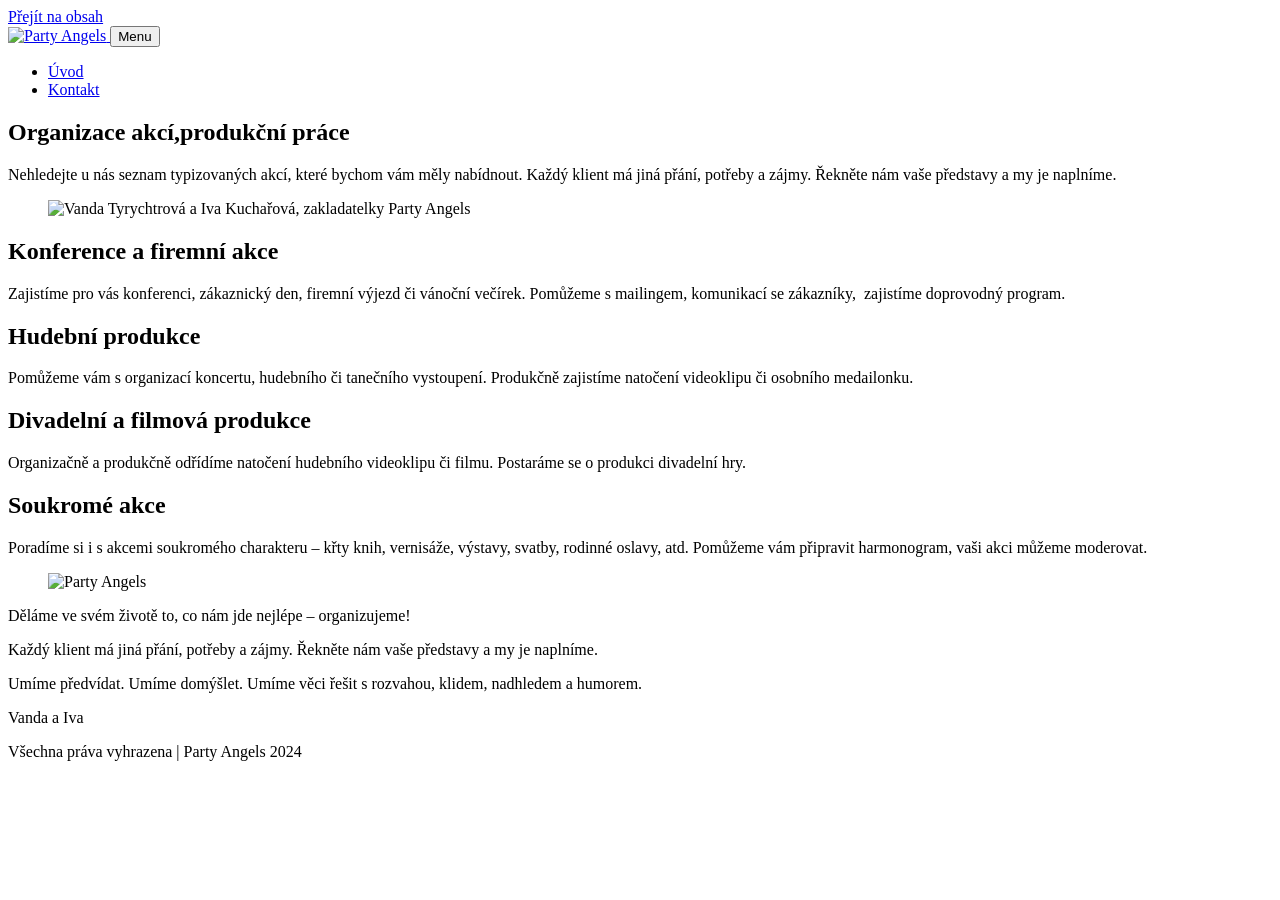
==== index.html @ e7868b02 "Korenove soubory: index, 404, robots, sitemap, dokumentace" ====
<!DOCTYPE html>
<html lang="cs">
<head>
<meta charset="utf-8">
<meta name="viewport" content="width=device-width, initial-scale=1">
<title>partyangels</title>
<meta name="description" content="Organizace akcí a produkční práce. Konference a firemní akce, hudební produkce, divadelní a filmová produkce, soukromé akce.">
<link rel="canonical" href="https://www.partyangels.cz/">

<meta property="og:type" content="website">
<meta property="og:site_name" content="Party Angels">
<meta property="og:title" content="partyangels">
<meta property="og:description" content="Organizace akcí a produkční práce. Řekněte nám vaše představy a my je naplníme.">
<meta property="og:url" content="https://www.partyangels.cz/">
<meta property="og:image" content="https://www.partyangels.cz/assets/img/hero-1200.jpg">
<meta property="og:locale" content="cs_CZ">
<meta name="twitter:card" content="summary_large_image">

<link rel="icon" href="/assets/img/favicon.png" sizes="any">
<link rel="apple-touch-icon" href="/assets/img/favicon.png">

<link rel="preload" href="/assets/fonts/metropolis-600.woff2" as="font" type="font/woff2" crossorigin>
<link rel="preload" href="/assets/fonts/metropolis-400.woff2" as="font" type="font/woff2" crossorigin>
<link rel="stylesheet" href="/assets/css/style.css">

<script type="application/ld+json">
{
  "@context":"https://schema.org",
  "@type":"LocalBusiness",
  "name":"Party Angels",
  "url":"https://www.partyangels.cz/",
  "email":"angels@partyangels.cz",
  "description":"Organizace akcí a produkční práce.",
  "address":{"@type":"PostalAddress","addressCountry":"CZ"},
  "employee":[
    {"@type":"Person","name":"Iva Kuchařová","telephone":"+420724104892","email":"angels@partyangels.cz"},
    {"@type":"Person","name":"Vanda Tyrychtrová","telephone":"+420724981198","email":"angels@partyangels.cz"}
  ]
}
</script>
</head>
<body>

<a class="skip-link" href="#main">Přejít na obsah</a>

<header class="site-header" id="siteHeader">
  <div class="site-header__inner">
    <a class="site-logo" href="/" aria-label="Party Angels — úvodní stránka">
      <picture>
        <source type="image/webp" srcset="/assets/img/logo-260.webp 260w, /assets/img/logo-450.webp 450w" sizes="126px">
        <img src="/assets/img/logo-260.png" width="1920" height="794" alt="Party Angels">
      </picture>
    </a>

    <button class="nav-toggle" id="navToggle" type="button" aria-expanded="false" aria-controls="siteNav">
      <span class="nav-toggle__bars" aria-hidden="true"></span>
      Menu
    </button>

    <nav class="site-nav" id="siteNav" aria-label="Hlavní menu">
      <ul>
        <li><a href="/" aria-current="page">Úvod</a></li>
        <li><a href="/kontakt/">Kontakt</a></li>
      </ul>
    </nav>
  </div>
</header>

<main id="main">

  <section class="section section--first">
    <div class="container">
      <div class="grid-2">
        <div class="hero-copy">
          <h1><span class="line">Organizace akcí,</span><span class="line">produkční práce</span></h1>
          <p class="lead-quote">Nehledejte u nás seznam typizovaných akcí, které bychom vám měly nabídnout. Každý klient má jiná přání, potřeby a zájmy. Řekněte nám vaše představy a my je naplníme.</p>
        </div>
        <div>
          <figure class="figure">
            <picture>
              <source type="image/webp" srcset="/assets/img/hero-450.webp 450w, /assets/img/hero-700.webp 700w, /assets/img/hero-1200.webp 1200w" sizes="(min-width:900px) 590px, calc(100vw - 40px)">
              <img src="/assets/img/hero-1200.jpg"
                   srcset="/assets/img/hero-450.jpg 450w, /assets/img/hero-700.jpg 700w, /assets/img/hero-1200.jpg 1200w"
                   sizes="(min-width:900px) 590px, calc(100vw - 40px)"
                   width="1920" height="1281" alt="Vanda Tyrychtrová a Iva Kuchařová, zakladatelky Party Angels" fetchpriority="high">
            </picture>
          </figure>
        </div>
      </div>
    </div>
  </section>

  <section class="section">
    <div class="container">
      <div class="grid-2">
        <div>
          <h2>Konference a firemní akce</h2>
          <p>Zajistíme pro vás konferenci, zákaznický den, firemní výjezd či vánoční večírek. Pomůžeme s mailingem, komunikací se zákazníky,&nbsp; zajistíme doprovodný program.</p>
        </div>
        <div>
          <h2>Hudební produkce</h2>
          <p>Pomůžeme vám s organizací koncertu, hudebního či tanečního vystoupení. Produkčně zajistíme natočení videoklipu či osobního medailonku.</p>
        </div>
      </div>
    </div>
  </section>

  <section class="section">
    <div class="container">
      <div class="grid-2">
        <div>
          <h2>Divadelní a filmová produkce</h2>
          <p>Organizačně a produkčně odřídíme natočení hudebního videoklipu či filmu. Postaráme se o produkci divadelní hry.</p>
        </div>
        <div>
          <h2>Soukromé akce</h2>
          <p>Poradíme si i s akcemi soukromého charakteru – křty knih, vernisáže, výstavy, svatby, rodinné oslavy, atd. Pomůžeme vám připravit harmonogram, vaši akci můžeme moderovat.</p>
        </div>
      </div>
    </div>
  </section>

  <section class="section">
    <div class="container">
      <div class="grid-2">
        <div>
          <figure class="figure">
            <picture>
              <source type="image/webp" srcset="/assets/img/logo-big-450.webp 450w, /assets/img/logo-big-700.webp 700w, /assets/img/logo-big-1200.webp 1200w" sizes="(min-width:900px) 590px, calc(100vw - 40px)">
              <img src="/assets/img/logo-big-700.png"
                   srcset="/assets/img/logo-big-450.png 450w, /assets/img/logo-big-700.png 700w, /assets/img/logo-big-1200.png 1200w"
                   sizes="(min-width:900px) 590px, calc(100vw - 40px)"
                   width="1920" height="794" alt="Party Angels" loading="lazy">
            </picture>
          </figure>
        </div>
        <div>
          <p>Děláme ve svém životě to, co nám jde nejlépe – organizujeme!</p>
          <p>Každý klient má jiná přání, potřeby a zájmy. Řekněte nám vaše představy a my je naplníme.</p>
          <p>Umíme předvídat. Umíme domýšlet. Umíme věci řešit s rozvahou, klidem, nadhledem a humorem.</p>
          <p>Vanda a Iva</p>
        </div>
      </div>
    </div>
  </section>

</main>

<footer class="site-footer">
  <div class="site-footer__inner">
    Všechna práva vyhrazena | Party Angels 2024
  </div>
</footer>

<script src="/assets/js/site.js" defer></script>
</body>
</html>
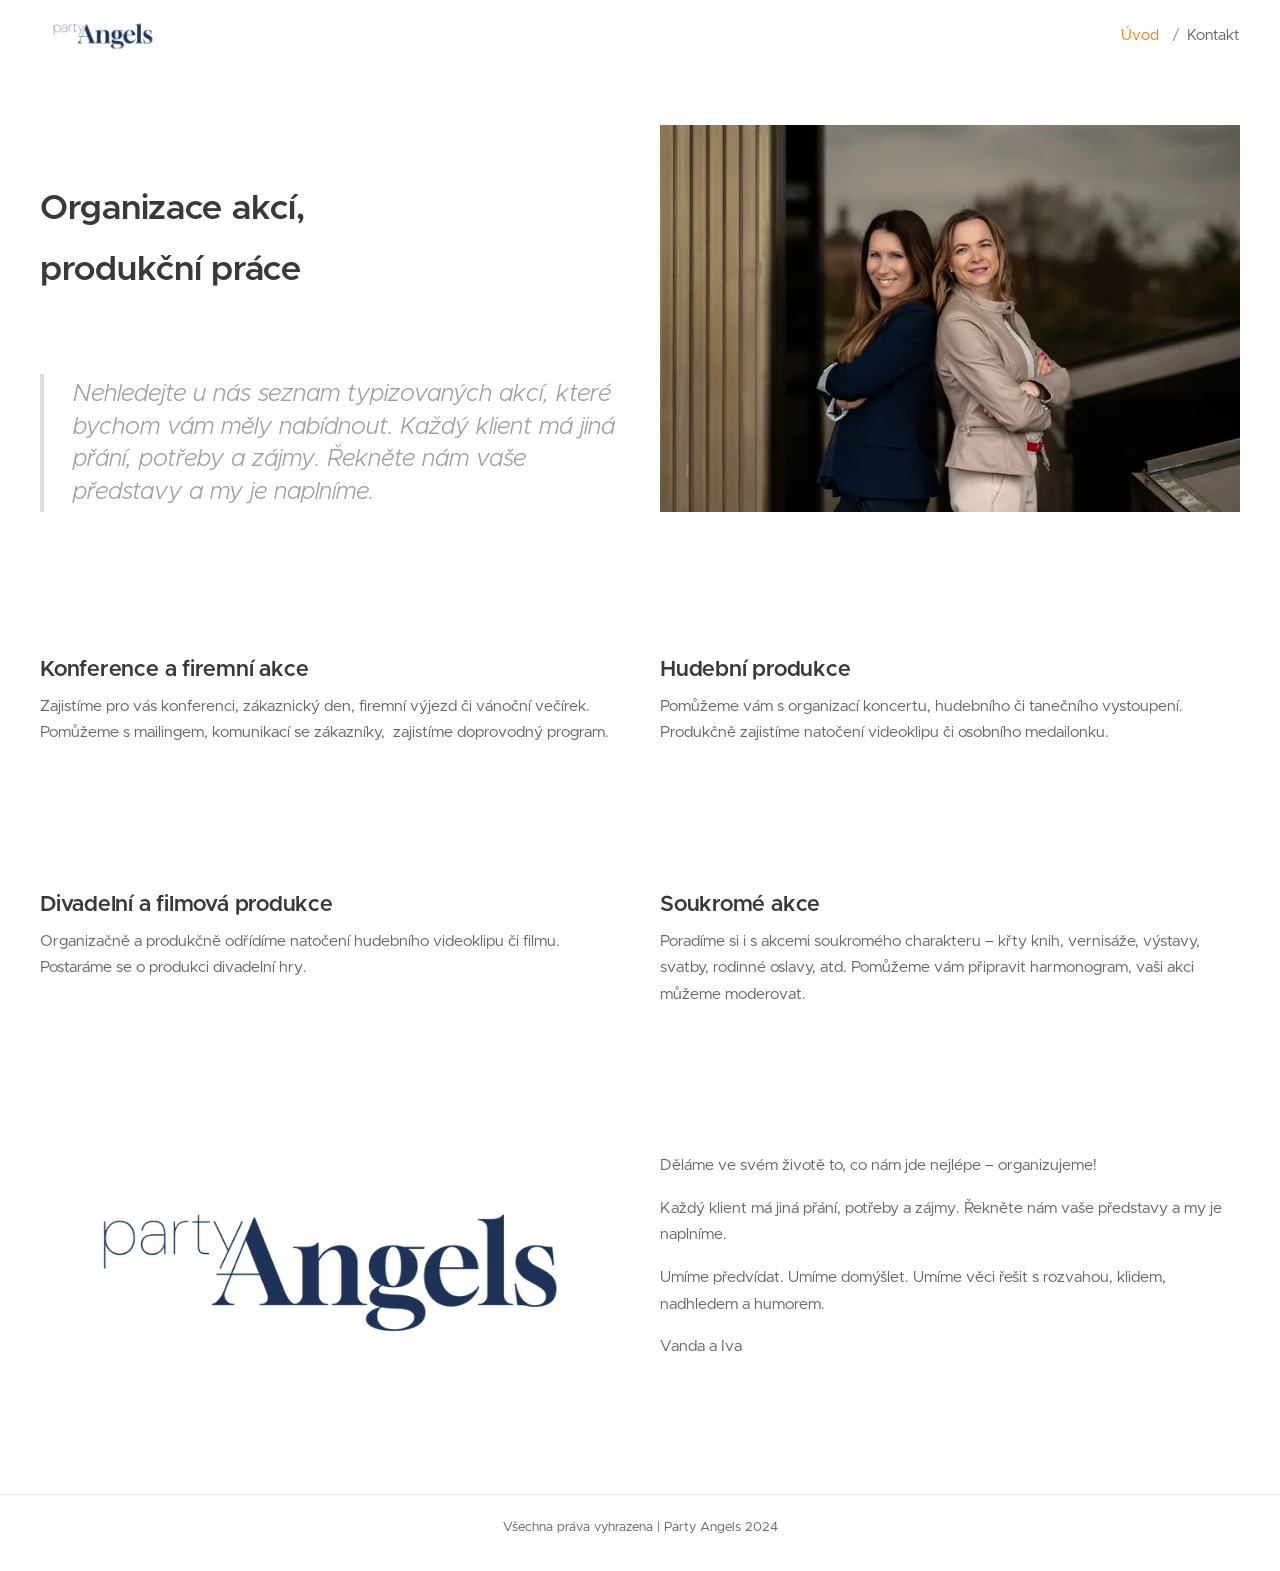
==== commit f1d1520d: "Add files via upload" ====
--- a/index.html
+++ b/index.html
@@ -16,12 +16,12 @@
 <meta property="og:locale" content="cs_CZ">
 <meta name="twitter:card" content="summary_large_image">
 
-<link rel="icon" href="/assets/img/favicon.png" sizes="any">
-<link rel="apple-touch-icon" href="/assets/img/favicon.png">
+<link rel="icon" href="assets/img/favicon.png" sizes="any">
+<link rel="apple-touch-icon" href="assets/img/favicon.png">
 
-<link rel="preload" href="/assets/fonts/metropolis-600.woff2" as="font" type="font/woff2" crossorigin>
-<link rel="preload" href="/assets/fonts/metropolis-400.woff2" as="font" type="font/woff2" crossorigin>
-<link rel="stylesheet" href="/assets/css/style.css">
+<link rel="preload" href="assets/fonts/metropolis-600.woff2" as="font" type="font/woff2" crossorigin>
+<link rel="preload" href="assets/fonts/metropolis-400.woff2" as="font" type="font/woff2" crossorigin>
+<link rel="stylesheet" href="assets/css/style.css">
 
 <script type="application/ld+json">
 {
@@ -45,10 +45,10 @@
 
 <header class="site-header" id="siteHeader">
   <div class="site-header__inner">
-    <a class="site-logo" href="/" aria-label="Party Angels — úvodní stránka">
+    <a class="site-logo" href="./" aria-label="Party Angels — úvodní stránka">
       <picture>
-        <source type="image/webp" srcset="/assets/img/logo-260.webp 260w, /assets/img/logo-450.webp 450w" sizes="126px">
-        <img src="/assets/img/logo-260.png" width="1920" height="794" alt="Party Angels">
+        <source type="image/webp" srcset="assets/img/logo-260.webp 260w, assets/img/logo-450.webp 450w" sizes="126px">
+        <img src="assets/img/logo-260.png" width="1920" height="794" alt="Party Angels">
       </picture>
     </a>
 
@@ -59,8 +59,8 @@
 
     <nav class="site-nav" id="siteNav" aria-label="Hlavní menu">
       <ul>
-        <li><a href="/" aria-current="page">Úvod</a></li>
-        <li><a href="/kontakt/">Kontakt</a></li>
+        <li><a href="./" aria-current="page">Úvod</a></li>
+        <li><a href="kontakt/">Kontakt</a></li>
       </ul>
     </nav>
   </div>
@@ -78,9 +78,9 @@
         <div>
           <figure class="figure">
             <picture>
-              <source type="image/webp" srcset="/assets/img/hero-450.webp 450w, /assets/img/hero-700.webp 700w, /assets/img/hero-1200.webp 1200w" sizes="(min-width:900px) 590px, calc(100vw - 40px)">
-              <img src="/assets/img/hero-1200.jpg"
-                   srcset="/assets/img/hero-450.jpg 450w, /assets/img/hero-700.jpg 700w, /assets/img/hero-1200.jpg 1200w"
+              <source type="image/webp" srcset="assets/img/hero-450.webp 450w, assets/img/hero-700.webp 700w, assets/img/hero-1200.webp 1200w" sizes="(min-width:900px) 590px, calc(100vw - 40px)">
+              <img src="assets/img/hero-1200.jpg"
+                   srcset="assets/img/hero-450.jpg 450w, assets/img/hero-700.jpg 700w, assets/img/hero-1200.jpg 1200w"
                    sizes="(min-width:900px) 590px, calc(100vw - 40px)"
                    width="1920" height="1281" alt="Vanda Tyrychtrová a Iva Kuchařová, zakladatelky Party Angels" fetchpriority="high">
             </picture>
@@ -126,9 +126,9 @@
         <div>
           <figure class="figure">
             <picture>
-              <source type="image/webp" srcset="/assets/img/logo-big-450.webp 450w, /assets/img/logo-big-700.webp 700w, /assets/img/logo-big-1200.webp 1200w" sizes="(min-width:900px) 590px, calc(100vw - 40px)">
-              <img src="/assets/img/logo-big-700.png"
-                   srcset="/assets/img/logo-big-450.png 450w, /assets/img/logo-big-700.png 700w, /assets/img/logo-big-1200.png 1200w"
+              <source type="image/webp" srcset="assets/img/logo-big-450.webp 450w, assets/img/logo-big-700.webp 700w, assets/img/logo-big-1200.webp 1200w" sizes="(min-width:900px) 590px, calc(100vw - 40px)">
+              <img src="assets/img/logo-big-700.png"
+                   srcset="assets/img/logo-big-450.png 450w, assets/img/logo-big-700.png 700w, assets/img/logo-big-1200.png 1200w"
                    sizes="(min-width:900px) 590px, calc(100vw - 40px)"
                    width="1920" height="794" alt="Party Angels" loading="lazy">
             </picture>
@@ -152,6 +152,6 @@
   </div>
 </footer>
 
-<script src="/assets/js/site.js" defer></script>
+<script src="assets/js/site.js" defer></script>
 </body>
 </html>
--- a/assets/css/style.css
+++ b/assets/css/style.css
@@ -0,0 +1,262 @@
+/* ------------------------------------------------------------------
+   Party Angels — statický web
+   Vizuální parita s původním webem (Webnode), čistě přepsané.
+------------------------------------------------------------------ */
+
+/* --- Metropolis (self-hosted) ------------------------------------ */
+@font-face{font-family:Metropolis;font-style:normal;font-weight:300;font-display:swap;src:url(../fonts/metropolis-300.woff2) format("woff2")}
+@font-face{font-family:Metropolis;font-style:italic;font-weight:300;font-display:swap;src:url(../fonts/metropolis-300-italic.woff2) format("woff2")}
+@font-face{font-family:Metropolis;font-style:normal;font-weight:400;font-display:swap;src:url(../fonts/metropolis-400.woff2) format("woff2")}
+@font-face{font-family:Metropolis;font-style:normal;font-weight:600;font-display:swap;src:url(../fonts/metropolis-600.woff2) format("woff2")}
+
+/* --- Tokeny ------------------------------------------------------ */
+:root{
+  --ink:#393939;
+  --body:#666;
+  --soft:#9d9d9d;
+  --accent:#f57f17;
+  --line:rgba(186,186,186,.5);
+  --hairline:#e8e8e8;
+  --bg:#fff;
+
+  --container:1280px;
+  --gutter:20px;
+  --edge:40px;
+  --header-h:72px;
+
+  --fs-h1:2.175rem;   /* 34.8px */
+  --fs-h2:1.375rem;   /* 22px   */
+  --fs-body:.98125rem;/* 15.7px */
+  --fs-quote:1.5rem;  /* 24px   */
+  --fs-nav:.95rem;    /* 15.2px */
+
+  --font:Metropolis,"Metropolis Fallback",-apple-system,BlinkMacSystemFont,"Segoe UI",Roboto,
+         "Apple Color Emoji","Noto Color Emoji",sans-serif;
+}
+
+*,*::before,*::after{box-sizing:border-box}
+
+html{scroll-behavior:smooth;-webkit-text-size-adjust:100%}
+
+body{
+  margin:0;
+  background:var(--bg);
+  color:var(--body);
+  font-family:var(--font);
+  font-size:var(--fs-body);
+  font-weight:400;
+  line-height:1.7;
+  -webkit-font-smoothing:subpixel-antialiased;
+}
+
+img{max-width:100%;height:auto;display:block}
+a{color:inherit}
+
+.container{
+  max-width:var(--container);
+  margin-inline:auto;
+  padding-inline:var(--gutter);
+}
+
+.skip-link{
+  position:absolute;left:-9999px;top:0;z-index:200;
+  background:var(--ink);color:#fff;padding:.75rem 1.25rem;
+}
+.skip-link:focus{left:0}
+
+/* --- Hlavička ---------------------------------------------------- */
+.site-header{
+  position:sticky;top:0;z-index:70;
+  background:var(--bg);
+  transition:box-shadow .3s linear;
+}
+.site-header.is-scrolled{box-shadow:0 1px 0 rgba(0,0,0,.06),0 6px 18px -12px rgba(0,0,0,.25)}
+
+.site-header__inner{
+  max-width:1520px;margin-inline:auto;
+  padding-inline:var(--edge);
+  height:var(--header-h);
+  display:flex;align-items:center;justify-content:space-between;gap:1.5rem;
+}
+
+.site-logo{display:inline-flex;align-items:center;flex:0 0 auto}
+.site-logo img{width:126px;height:auto}
+
+.nav-toggle{
+  display:none;
+  border:0;background:none;padding:.5rem;margin:0;
+  font:inherit;font-size:var(--fs-nav);color:var(--body);
+  cursor:pointer;align-items:center;gap:.5rem;
+}
+.nav-toggle__bars{position:relative;display:block;width:20px;height:2px;background:currentColor}
+.nav-toggle__bars::before,.nav-toggle__bars::after{
+  content:"";position:absolute;left:0;width:20px;height:2px;background:currentColor
+}
+.nav-toggle__bars::before{top:-6px}
+.nav-toggle__bars::after{top:6px}
+
+.site-nav ul{
+  list-style:none;margin:0 -10px 0 0;padding:0;
+  display:flex;align-items:center;
+}
+.site-nav li + li::before{
+  content:"/";color:var(--soft);padding-inline:.15rem;
+}
+.site-nav a{
+  display:inline-block;
+  padding:0 10px 0 5px;
+  font-size:var(--fs-nav);
+  line-height:50px;
+  color:var(--body);
+  text-decoration:none;
+  transition:color .2s;
+}
+.site-nav a:hover,
+.site-nav a:focus-visible{color:var(--accent)}
+.site-nav a[aria-current="page"]{color:var(--accent)}
+
+/* --- Sekce ------------------------------------------------------- */
+.section{padding-block:60px}
+.section--first{padding-top:41px}
+
+/* Původní web měl nad nadpisem prázdný řádek nadpisu a pod ním prázdný
+   odstavec — replikujeme to čistě odsazením, ne prázdnými elementy. */
+.hero-copy h1{margin-top:61px}
+.hero-copy .lead-quote{margin-top:66px}
+
+.grid-2{
+  display:grid;
+  grid-template-columns:repeat(2,minmax(0,1fr));
+  gap:0;
+  align-items:start;
+}
+.grid-2 > * {padding:12px 20px}
+
+/* --- Typografie -------------------------------------------------- */
+h1,h2,h3{color:var(--ink);margin:0;font-weight:300}
+
+h1{
+  font-size:var(--fs-h1);
+  line-height:1.3;
+  letter-spacing:-.29px;
+  font-weight:600;
+  padding-bottom:1rem;
+}
+/* Původní web měl každý řádek jako samostatný nadpis s odsazením 1rem. */
+h1 .line{display:block}
+h1 .line + .line{margin-top:1rem}
+
+h2{
+  font-size:var(--fs-h2);
+  line-height:1.35;
+  letter-spacing:-.22px;
+  font-weight:600;
+  padding-bottom:.5rem;
+}
+
+p{margin:0 0 1rem}
+p:last-child{margin-bottom:0}
+
+.lead-quote{
+  margin:2.25rem 0 0;
+  padding:.25rem 0 .25rem 29px;
+  border-left:4px solid var(--line);
+  color:var(--soft);
+  font-size:var(--fs-quote);
+  font-weight:300;
+  font-style:italic;
+  line-height:1.35;
+}
+
+.text-center{text-align:center}
+
+/* --- Obrázky ----------------------------------------------------- */
+.figure{margin:0}
+.figure img{width:100%}
+
+/* --- Kontaktní karty --------------------------------------------- */
+.person-list{
+  list-style:none;margin:1.5rem 0 0;padding:0;
+}
+.person-list li{
+  position:relative;
+  padding-left:41px;
+  line-height:2.1;
+}
+.person-list li::before{
+  content:"";
+  position:absolute;left:21px;top:.85em;
+  width:6px;height:6px;
+  border-top:1.5px solid var(--soft);
+  border-right:1.5px solid var(--soft);
+  transform:translateY(-50%) rotate(45deg);
+}
+.person-list a{text-decoration:none}
+.person-list a:hover{color:var(--accent)}
+
+.footer-mark{
+  max-width:307px;
+  margin:80px auto 0;
+}
+
+/* --- Patička ----------------------------------------------------- */
+.site-footer{
+  padding-block:10px;
+  margin-top:20px;
+}
+.site-footer__inner{
+  max-width:1520px;margin-inline:auto;
+  padding:22px var(--edge);
+  border-top:1px solid var(--hairline);
+  text-align:center;
+  font-size:.8125rem;
+  color:var(--body);
+}
+.site-footer a{color:inherit}
+.site-footer a:hover{color:var(--accent)}
+
+/* --- Responzivita ------------------------------------------------ */
+@media (max-width:900px){
+  :root{--edge:20px}
+  .hero-copy h1{margin-top:0}
+  .hero-copy .lead-quote{margin-top:2rem}
+  .section--first{padding-top:24px}
+  .grid-2{grid-template-columns:1fr}
+  .grid-2 > *{padding-inline:20px}
+  .section{padding-block:44px}
+  .footer-mark{margin-top:48px}
+}
+
+@media (max-width:640px){
+  :root{
+    --fs-h1:1.85rem;
+    --fs-quote:1.25rem;
+    --header-h:64px;
+  }
+  .site-logo img{width:108px}
+
+  .nav-toggle{display:inline-flex}
+
+  .site-nav{
+    position:absolute;left:0;right:0;top:var(--header-h);
+    background:var(--bg);
+    border-top:1px solid var(--hairline);
+    box-shadow:0 12px 24px -18px rgba(0,0,0,.4);
+    display:none;
+  }
+  .site-nav.is-open{display:block}
+  .site-nav ul{flex-direction:column;align-items:stretch}
+  .site-nav li + li::before{content:none}
+  .site-nav a{
+    display:block;padding:0 20px;line-height:52px;
+    border-top:1px solid var(--hairline);
+  }
+  .site-nav li:first-child a{border-top:0}
+
+  .lead-quote{margin-top:1.75rem;padding-left:20px}
+}
+
+@media (prefers-reduced-motion:reduce){
+  html{scroll-behavior:auto}
+  *{transition-duration:.01ms !important}
+}
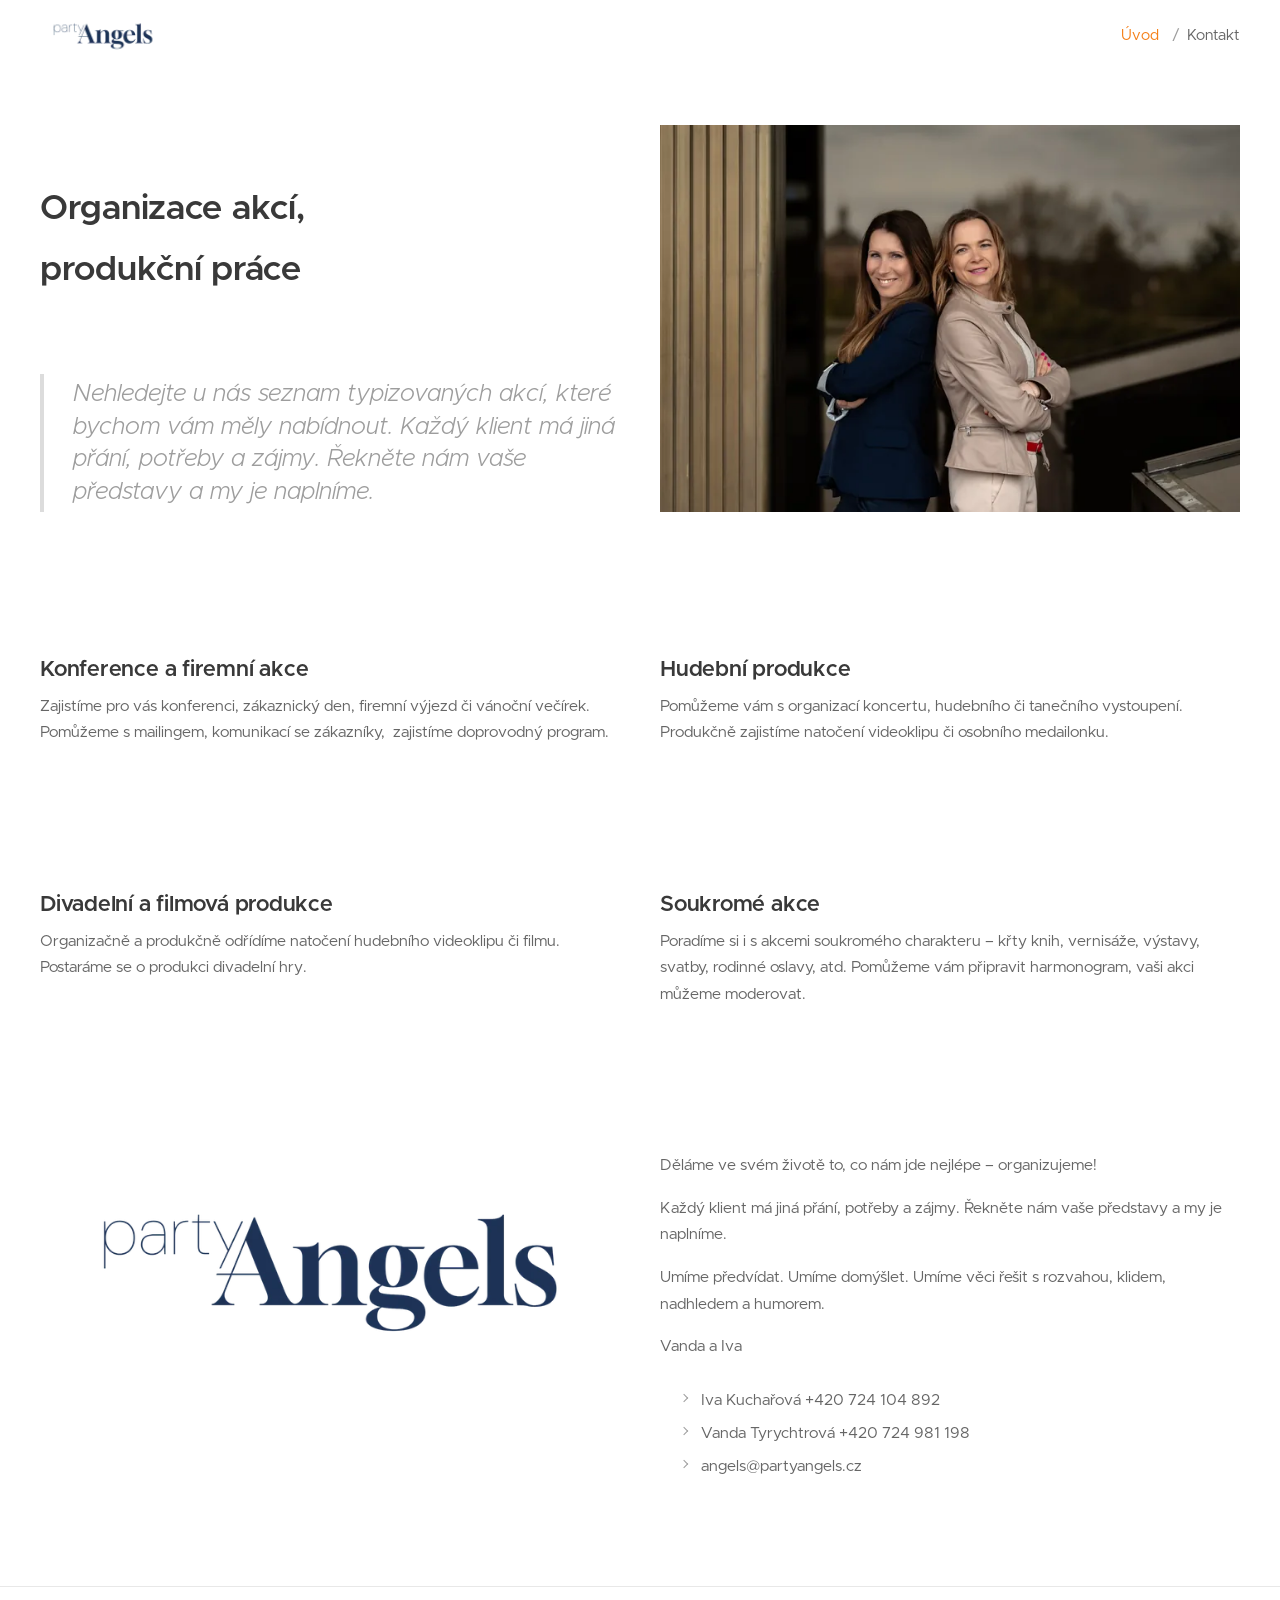
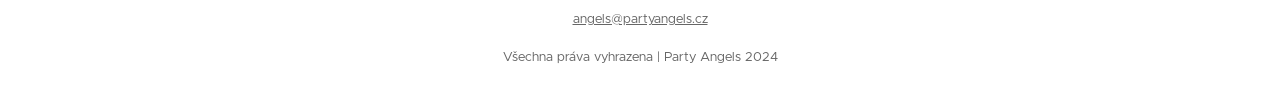
==== commit fa43e735: "Add files via upload" ====
--- a/index.html
+++ b/index.html
@@ -139,6 +139,12 @@
           <p>Každý klient má jiná přání, potřeby a zájmy. Řekněte nám vaše představy a my je naplníme.</p>
           <p>Umíme předvídat. Umíme domýšlet. Umíme věci řešit s rozvahou, klidem, nadhledem a humorem.</p>
           <p>Vanda a Iva</p>
+
+          <ul class="person-list">
+            <li><span class="person-list__name">Iva Kuchařová</span> <a href="tel:+420724104892">+420 724 104 892</a></li>
+            <li><span class="person-list__name">Vanda Tyrychtrová</span> <a href="tel:+420724981198">+420 724 981 198</a></li>
+            <li><a href="mailto:angels@partyangels.cz">angels@partyangels.cz</a></li>
+          </ul>
         </div>
       </div>
     </div>
@@ -148,7 +154,8 @@
 
 <footer class="site-footer">
   <div class="site-footer__inner">
-    Všechna práva vyhrazena | Party Angels 2024
+    <p class="site-footer__contact"><a href="mailto:angels@partyangels.cz">angels@partyangels.cz</a></p>
+    <p class="site-footer__legal">Všechna práva vyhrazena | Party Angels 2024</p>
   </div>
 </footer>
 
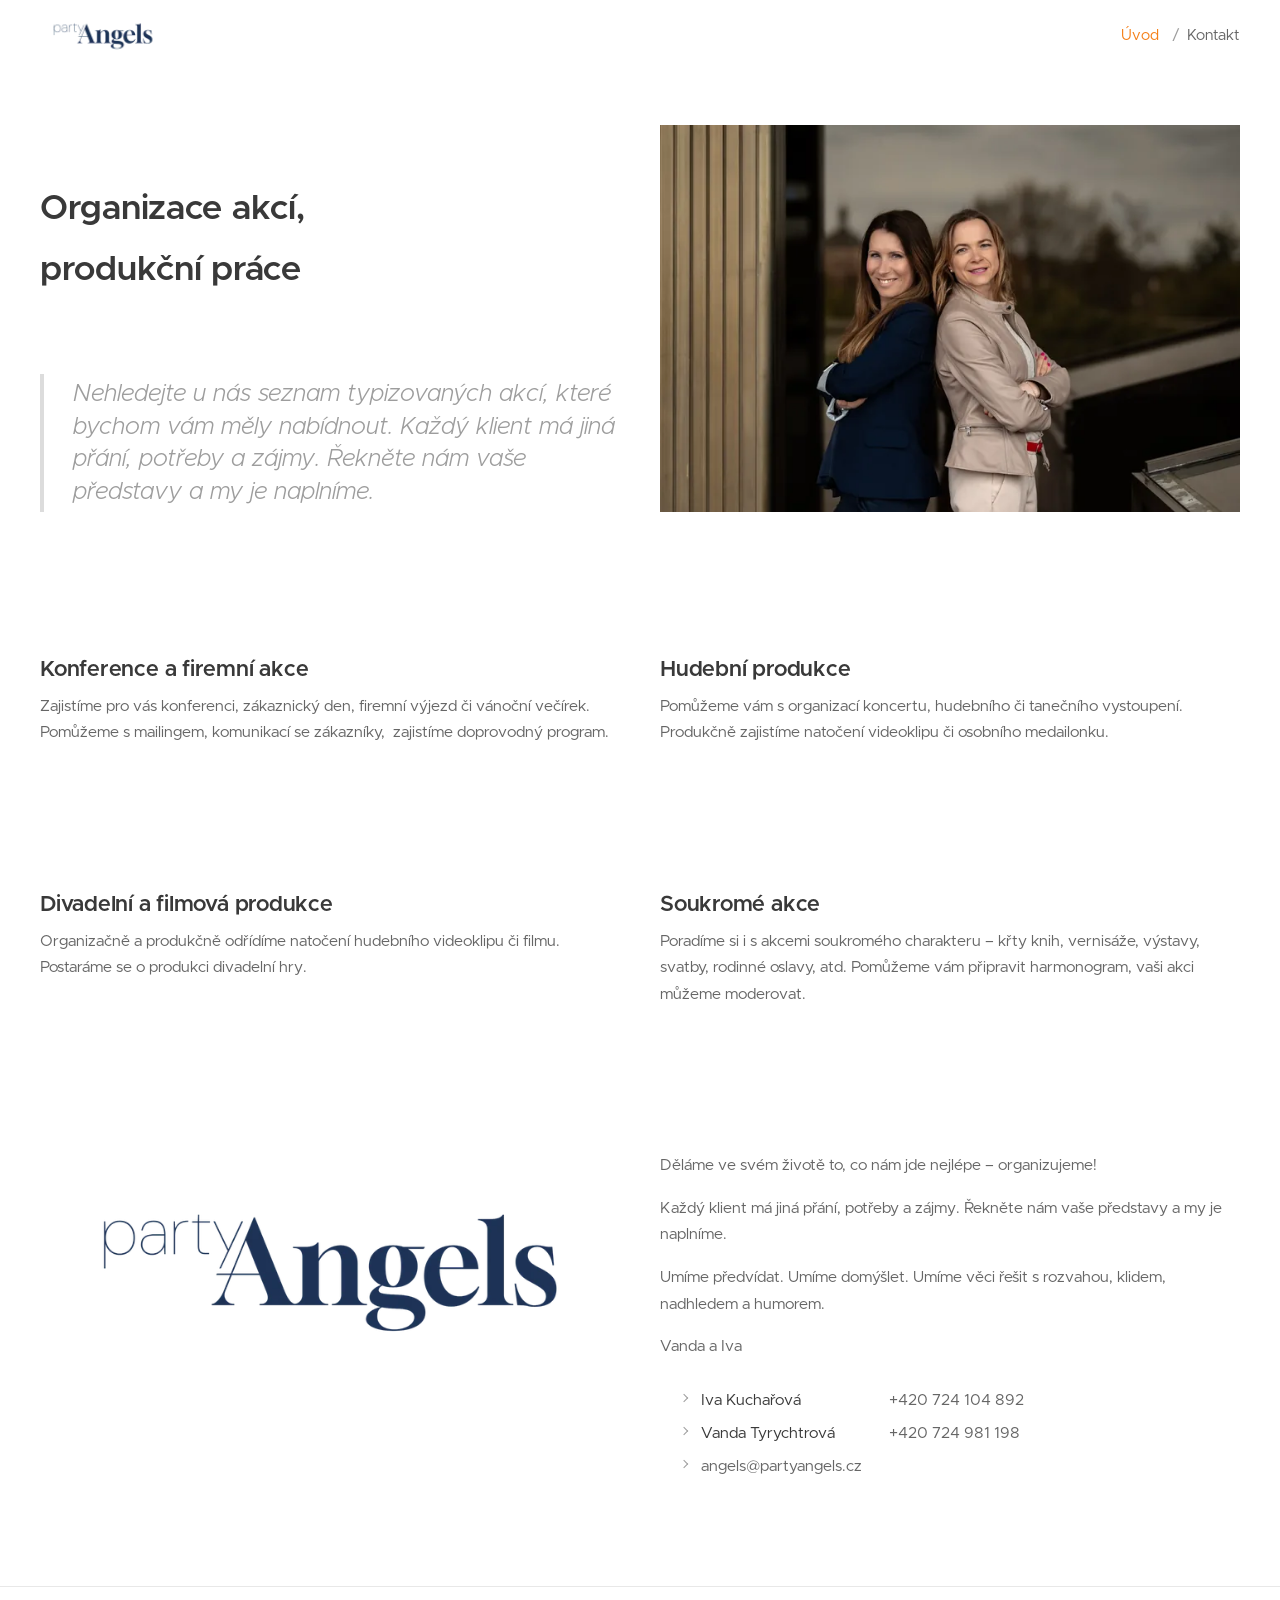
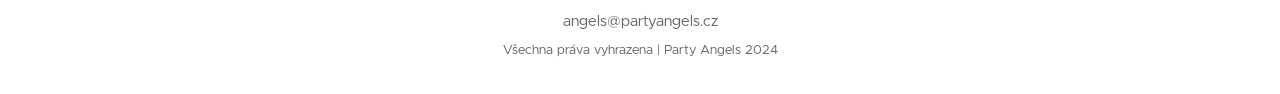
==== commit bcec30f7: "Add files via upload" ====
--- a/index.html
+++ b/index.html
@@ -3,18 +3,22 @@
 <head>
 <meta charset="utf-8">
 <meta name="viewport" content="width=device-width, initial-scale=1">
-<title>partyangels</title>
-<meta name="description" content="Organizace akcí a produkční práce. Konference a firemní akce, hudební produkce, divadelní a filmová produkce, soukromé akce.">
+<title>Party Angels — organizace akcí a produkční práce</title>
+<meta name="description" content="Organizace akcí a produkční práce na míru — konference a firemní akce, hudební produkce, divadelní a filmová produkce, soukromé akce. Bez typizovaných balíčků.">
 <link rel="canonical" href="https://www.partyangels.cz/">
 
 <meta property="og:type" content="website">
 <meta property="og:site_name" content="Party Angels">
-<meta property="og:title" content="partyangels">
-<meta property="og:description" content="Organizace akcí a produkční práce. Řekněte nám vaše představy a my je naplníme.">
+<meta property="og:title" content="Party Angels — organizace akcí a produkční práce">
+<meta property="og:description" content="Nehledejte u nás seznam typizovaných akcí. Řekněte nám vaše představy a my je naplníme.">
 <meta property="og:url" content="https://www.partyangels.cz/">
 <meta property="og:image" content="https://www.partyangels.cz/assets/img/hero-1200.jpg">
 <meta property="og:locale" content="cs_CZ">
+<meta property="og:image:width" content="1200">
+<meta property="og:image:height" content="800">
+<meta property="og:image:alt" content="Vanda Tyrychtrová a Iva Kuchařová, zakladatelky Party Angels">
 <meta name="twitter:card" content="summary_large_image">
+<meta name="robots" content="index, follow, max-snippet:-1, max-image-preview:large">
 
 <link rel="icon" href="assets/img/favicon.png" sizes="any">
 <link rel="apple-touch-icon" href="assets/img/favicon.png">
@@ -25,16 +29,116 @@
 
 <script type="application/ld+json">
 {
-  "@context":"https://schema.org",
-  "@type":"LocalBusiness",
-  "name":"Party Angels",
-  "url":"https://www.partyangels.cz/",
-  "email":"angels@partyangels.cz",
-  "description":"Organizace akcí a produkční práce.",
-  "address":{"@type":"PostalAddress","addressCountry":"CZ"},
-  "employee":[
-    {"@type":"Person","name":"Iva Kuchařová","telephone":"+420724104892","email":"angels@partyangels.cz"},
-    {"@type":"Person","name":"Vanda Tyrychtrová","telephone":"+420724981198","email":"angels@partyangels.cz"}
+  "@context": "https://schema.org",
+  "@graph": [
+    {
+      "@type": "Organization",
+      "@id": "https://www.partyangels.cz/#organization",
+      "name": "Party Angels",
+      "url": "https://www.partyangels.cz/",
+      "email": "angels@partyangels.cz",
+      "logo": {
+        "@type": "ImageObject",
+        "url": "https://www.partyangels.cz/assets/img/logo-big-1200.png",
+        "width": 1200,
+        "height": 496
+      },
+      "image": "https://www.partyangels.cz/assets/img/hero-1200.jpg",
+      "description": "Party Angels organizují akce a zajišťují produkční práce na míru – konference a firemní akce, hudební produkci, divadelní a filmovou produkci a soukromé akce. Nenabízejí typizované balíčky, každou akci staví podle přání klienta.",
+      "slogan": "Děláme ve svém životě to, co nám jde nejlépe – organizujeme!",
+      "areaServed": { "@type": "Country", "name": "Česká republika" },
+      "knowsLanguage": "cs",
+      "knowsAbout": [
+        "organizace akcí",
+        "produkční práce",
+        "konference a firemní akce",
+        "hudební produkce",
+        "divadelní produkce",
+        "filmová produkce",
+        "svatby a soukromé oslavy",
+        "moderování akcí"
+      ],
+      "employee": [
+        {
+          "@type": "Person",
+          "name": "Iva Kuchařová",
+          "telephone": "+420724104892",
+          "email": "angels@partyangels.cz",
+          "worksFor": { "@id": "https://www.partyangels.cz/#organization" }
+        },
+        {
+          "@type": "Person",
+          "name": "Vanda Tyrychtrová",
+          "telephone": "+420724981198",
+          "email": "angels@partyangels.cz",
+          "worksFor": { "@id": "https://www.partyangels.cz/#organization" }
+        }
+      ],
+      "contactPoint": [
+        {
+          "@type": "ContactPoint",
+          "contactType": "poptávky a organizace akcí",
+          "email": "angels@partyangels.cz",
+          "telephone": "+420724104892",
+          "availableLanguage": "cs"
+        }
+      ],
+      "hasOfferCatalog": {
+        "@type": "OfferCatalog",
+        "name": "Služby Party Angels",
+        "itemListElement": [
+          {
+            "@type": "Offer",
+            "itemOffered": {
+              "@type": "Service",
+              "name": "Konference a firemní akce",
+              "description": "Konference, zákaznické dny, firemní výjezdy a vánoční večírky. Pomoc s mailingem, komunikací se zákazníky a zajištění doprovodného programu."
+            }
+          },
+          {
+            "@type": "Offer",
+            "itemOffered": {
+              "@type": "Service",
+              "name": "Hudební produkce",
+              "description": "Organizace koncertů, hudebních a tanečních vystoupení. Produkční zajištění natáčení videoklipu či osobního medailonku."
+            }
+          },
+          {
+            "@type": "Offer",
+            "itemOffered": {
+              "@type": "Service",
+              "name": "Divadelní a filmová produkce",
+              "description": "Organizační a produkční řízení natáčení hudebního videoklipu či filmu, produkce divadelní hry."
+            }
+          },
+          {
+            "@type": "Offer",
+            "itemOffered": {
+              "@type": "Service",
+              "name": "Soukromé akce",
+              "description": "Křty knih, vernisáže, výstavy, svatby a rodinné oslavy. Příprava harmonogramu i moderování akce."
+            }
+          }
+        ]
+      }
+    },
+    {
+      "@type": "WebSite",
+      "@id": "https://www.partyangels.cz/#website",
+      "url": "https://www.partyangels.cz/",
+      "name": "Party Angels",
+      "inLanguage": "cs",
+      "publisher": { "@id": "https://www.partyangels.cz/#organization" }
+    },
+    {
+      "@type": "WebPage",
+      "@id": "https://www.partyangels.cz/#webpage",
+      "url": "https://www.partyangels.cz/",
+      "name": "Party Angels – organizace akcí a produkční práce",
+      "isPartOf": { "@id": "https://www.partyangels.cz/#website" },
+      "about": { "@id": "https://www.partyangels.cz/#organization" },
+      "inLanguage": "cs"
+    }
   ]
 }
 </script>
--- a/assets/css/style.css
+++ b/assets/css/style.css
@@ -193,6 +193,12 @@
 }
 .person-list a{text-decoration:none}
 .person-list a:hover{color:var(--accent)}
+.person-list__name{
+  color:var(--ink);
+  display:inline-block;
+  min-width:11.5rem;
+  padding-right:.75rem;
+}
 
 .footer-mark{
   max-width:307px;
@@ -212,6 +218,10 @@
   font-size:.8125rem;
   color:var(--body);
 }
+.site-footer__contact{margin:0 0 .35rem;font-size:.9375rem}
+.site-footer__contact a{text-decoration:none}
+.site-footer__contact a:hover{color:var(--accent)}
+.site-footer__legal{margin:0}
 .site-footer a{color:inherit}
 .site-footer a:hover{color:var(--accent)}
 
@@ -254,6 +264,8 @@
   .site-nav li:first-child a{border-top:0}
 
   .lead-quote{margin-top:1.75rem;padding-left:20px}
+  .person-list__name{display:block;min-width:0;padding-right:0}
+  .person-list li{line-height:1.75;padding-bottom:.5rem}
 }
 
 @media (prefers-reduced-motion:reduce){
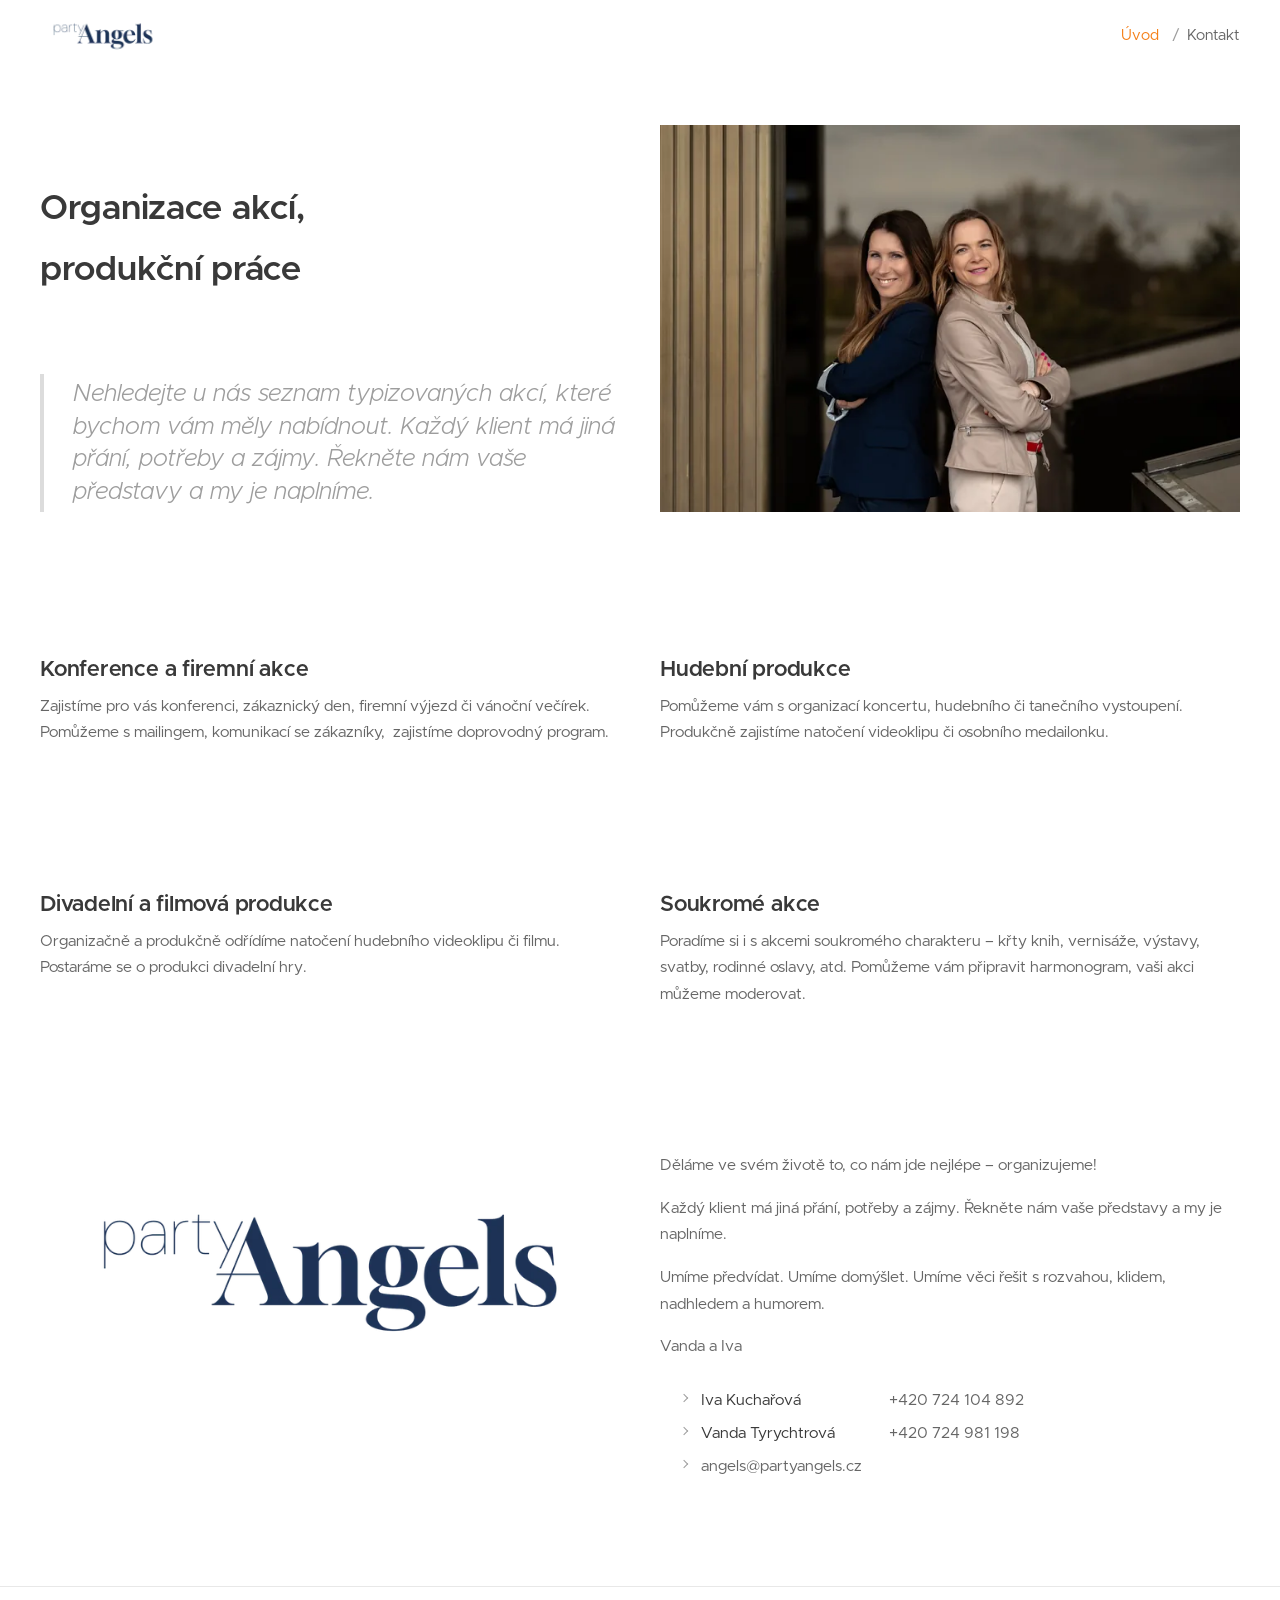
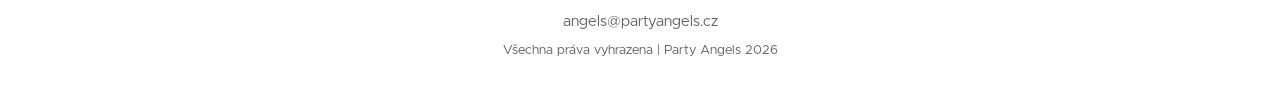
==== commit e1f09c12: "Add files via upload" ====
--- a/index.html
+++ b/index.html
@@ -259,7 +259,7 @@
 <footer class="site-footer">
   <div class="site-footer__inner">
     <p class="site-footer__contact"><a href="mailto:angels@partyangels.cz">angels@partyangels.cz</a></p>
-    <p class="site-footer__legal">Všechna práva vyhrazena | Party Angels 2024</p>
+    <p class="site-footer__legal">Všechna práva vyhrazena | Party Angels 2026</p>
   </div>
 </footer>
 
--- a/assets/css/style.css
+++ b/assets/css/style.css
@@ -30,8 +30,8 @@
   --fs-quote:1.5rem;  /* 24px   */
   --fs-nav:.95rem;    /* 15.2px */
 
-  --font:Metropolis,"Metropolis Fallback",-apple-system,BlinkMacSystemFont,"Segoe UI",Roboto,
-         "Apple Color Emoji","Noto Color Emoji",sans-serif;
+  --font:Metropolis,-apple-system,BlinkMacSystemFont,"Segoe UI",Roboto,
+         "Helvetica Neue",Arial,"Apple Color Emoji","Noto Color Emoji",sans-serif;
 }
 
 *,*::before,*::after{box-sizing:border-box}
@@ -169,6 +169,9 @@
 }
 
 .text-center{text-align:center}
+
+.lead-mail{text-decoration:none;display:inline-block}
+.lead-mail:hover{color:var(--accent)}
 
 /* --- Obrázky ----------------------------------------------------- */
 .figure{margin:0}
@@ -266,6 +269,15 @@
   .lead-quote{margin-top:1.75rem;padding-left:20px}
   .person-list__name{display:block;min-width:0;padding-right:0}
   .person-list li{line-height:1.75;padding-bottom:.5rem}
+
+  /* Prst není kurzor — na dotykových displejích potřebují odkazy
+     na telefon a e-mail cíl kolem 44 px. */
+  .person-list a,
+  .site-footer__contact a,
+  .lead-mail{
+    display:inline-block;
+    padding-block:.5rem;
+  }
 }
 
 @media (prefers-reduced-motion:reduce){
